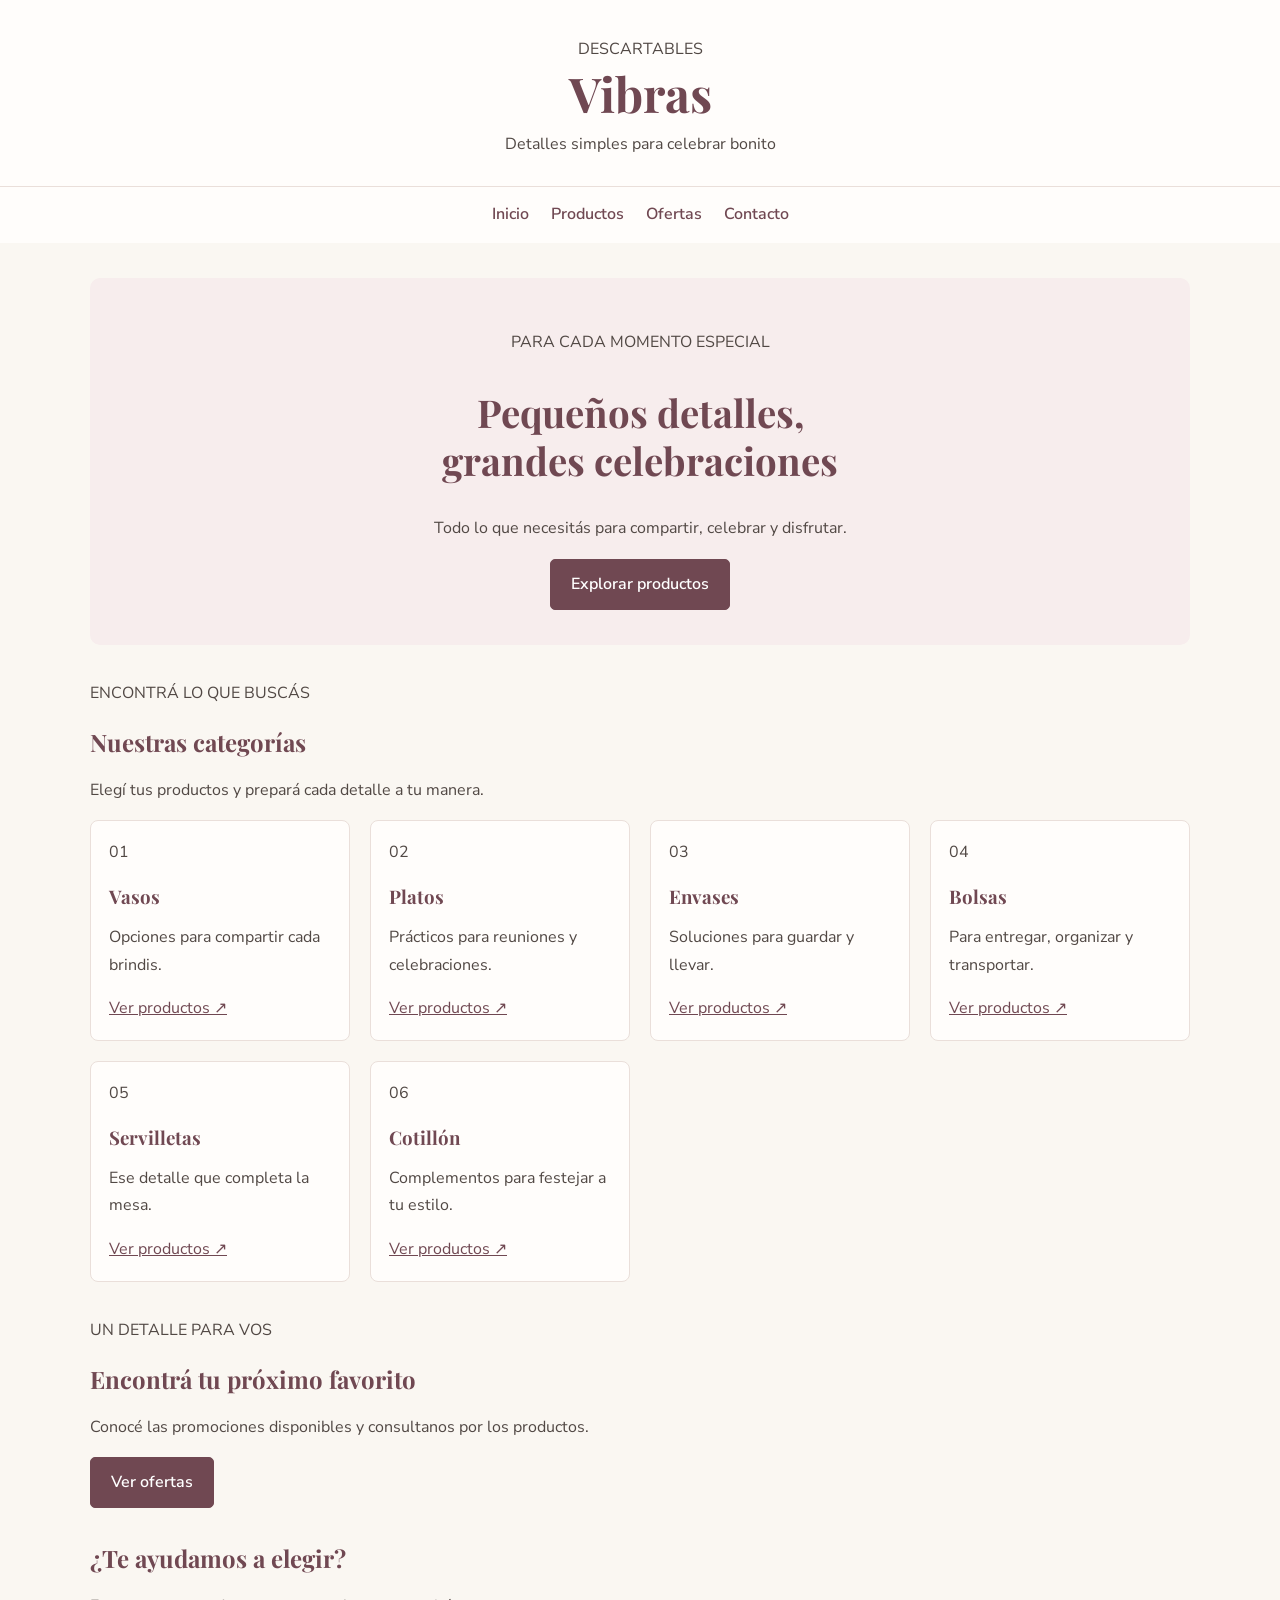
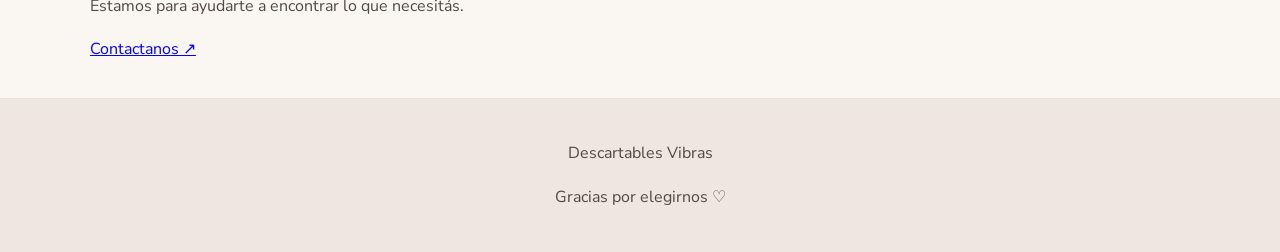
==== index.html @ 0ad2c2b8 "Revise HTML structure and update SEO metadata Updated the title and meta description for better SEO." ====
<!DOCTYPE html>
<html lang="es">
<head>
  <meta charset="UTF-8">
  <meta name="viewport" content="width=device-width, initial-scale=1.0">
  <title>Descartables Vibras | Detalles para celebrar</title>
  <meta name="description" content="Encontrá vasos, platos, envases, bolsas, servilletas y cotillón para tus celebraciones.">
  <link rel="stylesheet" href="style.css">
</head>
<body>

  <header>
    <p class="marca">DESCARTABLES</p>
    <h1>Vibras</h1>
    <p class="subtitulo">Detalles simples para celebrar bonito</p>
  </header>

  <nav aria-label="Navegación principal">
    <a href="index.html">Inicio</a>
    <a href="#categorias">Productos</a>
    <a href="ofertas.html">Ofertas</a>
    <a href="contacto.html">Contacto</a>
  </nav>

  <main>
    <section class="portada">
      <p class="etiqueta">PARA CADA MOMENTO ESPECIAL</p>
      <h2>Pequeños detalles,<br>grandes celebraciones</h2>
      <p>Todo lo que necesitás para compartir, celebrar y disfrutar.</p>
      <a class="boton" href="#categorias">Explorar productos</a>
    </section>

    <section id="categorias" class="seccion-categorias">
      <p class="etiqueta">ENCONTRÁ LO QUE BUSCÁS</p>
      <h2>Nuestras categorías</h2>
      <p class="introduccion">Elegí tus productos y prepará cada detalle a tu manera.</p>

      <div class="rejilla">
        <article class="categoria">
          <span class="numero">01</span>
          <h3>Vasos</h3>
          <p>Opciones para compartir cada brindis.</p>
          <a href="vasos.html">Ver productos ↗</a>
        </article>

        <article class="categoria">
          <span class="numero">02</span>
          <h3>Platos</h3>
          <p>Prácticos para reuniones y celebraciones.</p>
          <a href="platos.html">Ver productos ↗</a>
        </article>

        <article class="categoria">
          <span class="numero">03</span>
          <h3>Envases</h3>
          <p>Soluciones para guardar y llevar.</p>
          <a href="envases.html">Ver productos ↗</a>
        </article>

        <article class="categoria">
          <span class="numero">04</span>
          <h3>Bolsas</h3>
          <p>Para entregar, organizar y transportar.</p>
          <a href="bolsas.html">Ver productos ↗</a>
        </article>

        <article class="categoria">
          <span class="numero">05</span>
          <h3>Servilletas</h3>
          <p>Ese detalle que completa la mesa.</p>
          <a href="servilletas.html">Ver productos ↗</a>
        </article>

        <article class="categoria">
          <span class="numero">06</span>
          <h3>Cotillón</h3>
          <p>Complementos para festejar a tu estilo.</p>
          <a href="cotillon.html">Ver productos ↗</a>
        </article>
      </div>
    </section>

    <section class="bloque-ofertas">
      <p class="etiqueta">UN DETALLE PARA VOS</p>
      <h2>Encontrá tu próximo favorito</h2>
      <p>Conocé las promociones disponibles y consultanos por los productos.</p>
      <a class="boton boton-claro" href="ofertas.html">Ver ofertas</a>
    </section>

    <section class="contacto-inicio">
      <h2>¿Te ayudamos a elegir?</h2>
      <p>Estamos para ayudarte a encontrar lo que necesitás.</p>
      <a href="contacto.html" class="enlace-contacto">Contactanos ↗</a>
    </section>
  </main>

  <footer>
    <p>Descartables Vibras</p>
    <p>Gracias por elegirnos ♡</p>
  </footer>

</body>
</html>
---- style.css ----
@import url('https://fonts.googleapis.com/css2?family=Nunito+Sans:wght@400;500;600;700&family=Playfair+Display:wght@500;600&display=swap');

:root {
  --rosa: #d9b2b5;
  --rosa-claro: #f7eded;
  --crema: #faf7f2;
  --bordo: #704852;
  --texto: #514844;
  --blanco: #fffdfb;
  --borde: #eadfda;
}

* {
  box-sizing: border-box;
}

html {
  scroll-behavior: smooth;
}

body {
  margin: 0;
  background: var(--crema);
  color: var(--texto);
  font-family: 'Nunito Sans', sans-serif;
  line-height: 1.7;
}

header {
  background: var(--blanco);
  text-align: center;
  padding: 28px 16px;
  border-bottom: 1px solid var(--borde);
}

header h1,
h1, h2, h3 {
  font-family: 'Playfair Display', Georgia, serif;
  color: var(--bordo);
  line-height: 1.25;
}

header h1 {
  margin: 0;
  font-size: clamp(2rem, 5vw, 3rem);
}

header p {
  margin: 8px 0 0;
}

nav {
  display: flex;
  flex-wrap: wrap;
  justify-content: center;
  gap: 8px 22px;
  padding: 14px;
  background: var(--blanco);
}

nav a {
  color: var(--bordo);
  text-decoration: none;
  font-weight: 600;
}

nav a:hover {
  color: #a46e7b;
}

main {
  width: min(1100px, 92%);
  margin: 35px auto;
}

section {
  margin-bottom: 35px;
}

.portada {
  padding: 35px 24px;
  background: var(--rosa-claro);
  border-radius: 10px;
  text-align: center;
}

.portada h2 {
  font-size: clamp(1.7rem, 4vw, 2.4rem);
}

.rejilla,
.destacados {
  display: grid;
  grid-template-columns: repeat(auto-fit, minmax(min(100%, 220px), 1fr));
  gap: 20px;
}

.categoria,
.destacados article {
  padding: 18px;
  background: var(--blanco);
  border: 1px solid var(--borde);
  border-radius: 8px;
}

.categoria h3,
.destacados h3 {
  margin-bottom: 8px;
}

.categoria a {
  color: var(--bordo);
}

img {
  display: block;
  max-width: 100%;
  height: auto;
  border-radius: 6px;
}

button,
.boton,
main a.boton {
  display: inline-block;
  padding: 11px 20px;
  border: 1px solid var(--bordo);
  border-radius: 5px;
  background: var(--bordo);
  color: white;
  text-decoration: none;
  font: inherit;
  font-weight: 600;
  cursor: pointer;
}

button:hover,
.boton:hover,
main a.boton:hover {
  background: #8b626d;
}

input,
textarea,
select {
  width: 100%;
  max-width: 600px;
  padding: 12px;
  margin: 5px 0 16px;
  border: 1px solid var(--borde);
  border-radius: 5px;
  background: var(--blanco);
  color: var(--texto);
  font: inherit;
}

label {
  display: block;
  font-weight: 600;
}

footer {
  padding: 25px 16px;
  background: #f0e6e1;
  color: var(--texto);
  text-align: center;
  border-top: 1px solid var(--borde);
}

@media (max-width: 600px) {
  header {
    padding: 22px 12px;
  }

  nav {
    gap: 10px 14px;
  }

  main {
    margin: 25px auto;
  }

  .portada {
    padding: 25px 16px;
  }
}
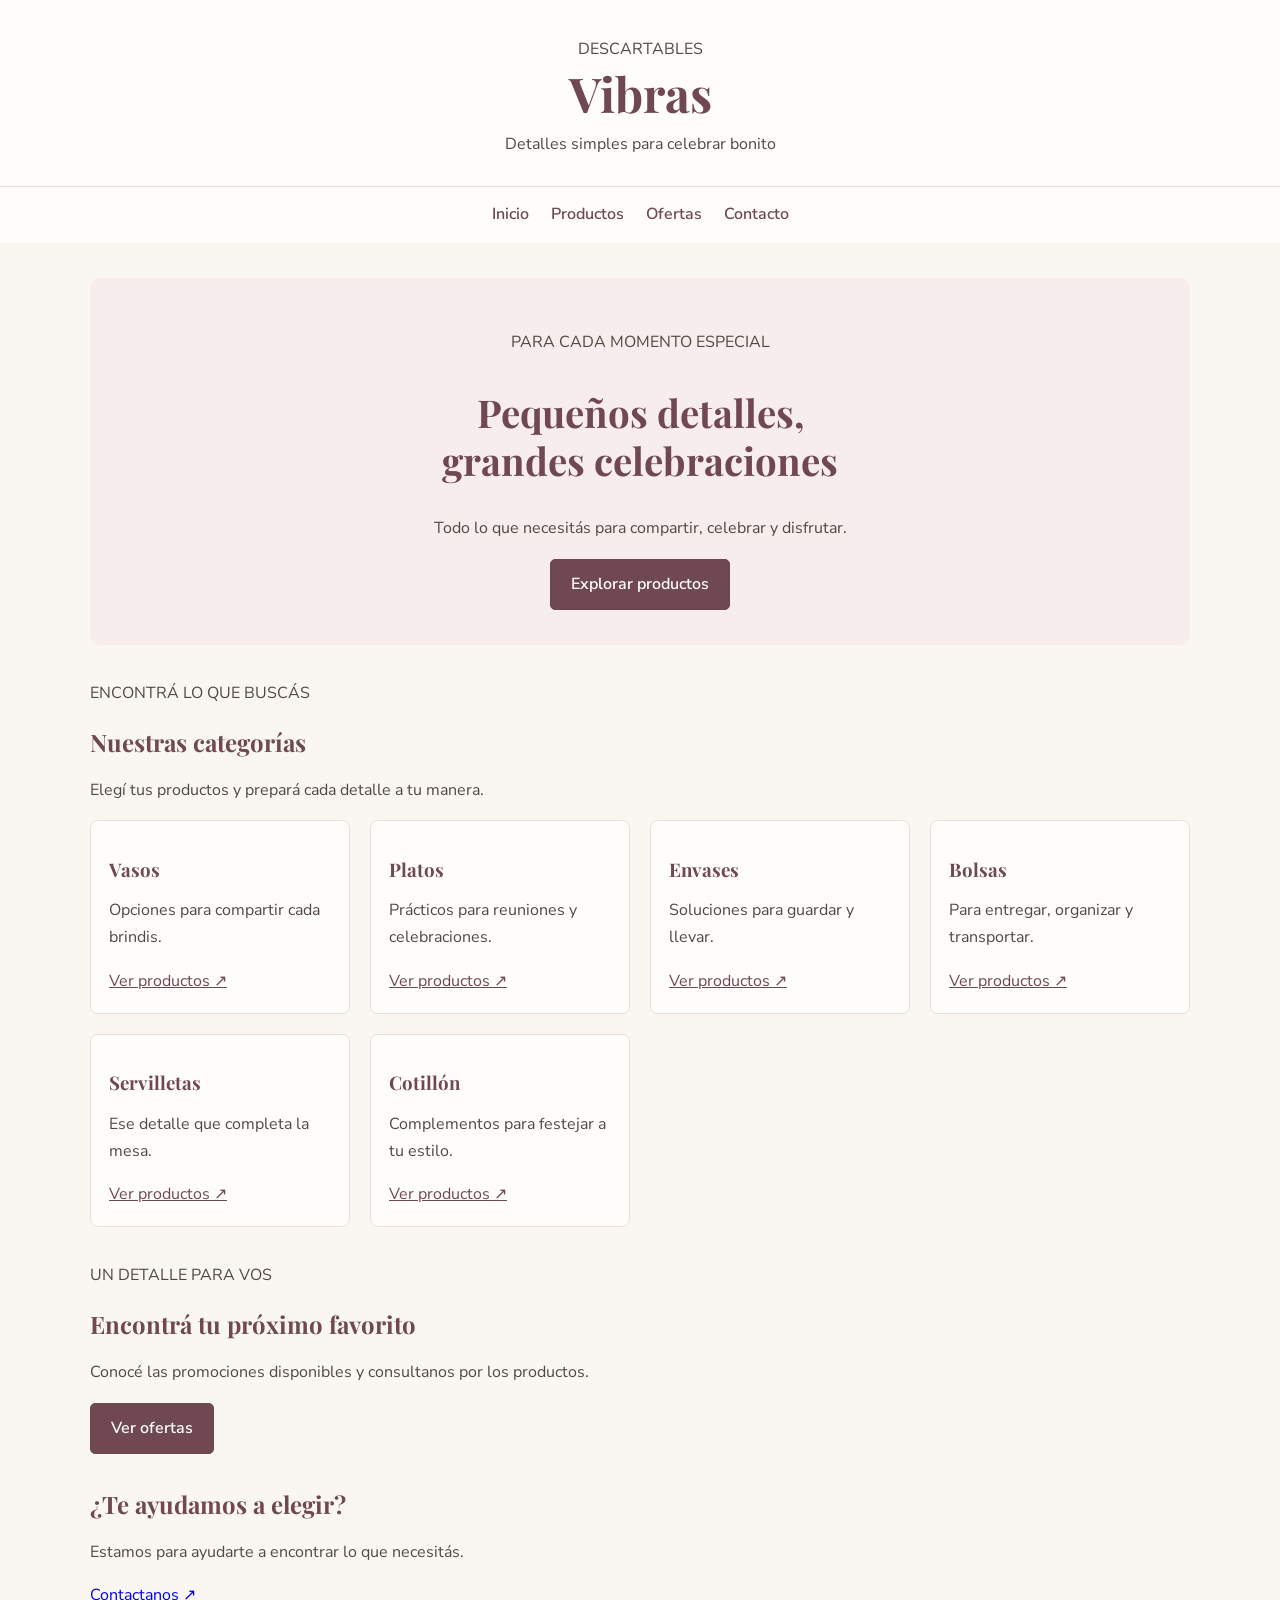
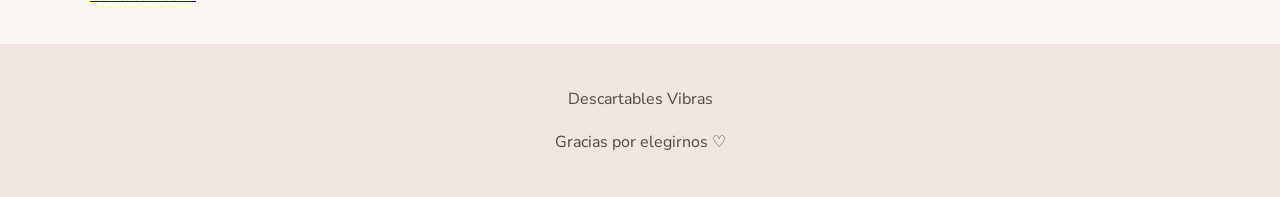
==== commit 570edc8b: "Remove category numbers from index.html" ====
--- a/index.html
+++ b/index.html
@@ -38,42 +38,42 @@
 
       <div class="rejilla">
         <article class="categoria">
-          <span class="numero">01</span>
+        
           <h3>Vasos</h3>
           <p>Opciones para compartir cada brindis.</p>
           <a href="vasos.html">Ver productos ↗</a>
         </article>
 
         <article class="categoria">
-          <span class="numero">02</span>
+          
           <h3>Platos</h3>
           <p>Prácticos para reuniones y celebraciones.</p>
           <a href="platos.html">Ver productos ↗</a>
         </article>
 
         <article class="categoria">
-          <span class="numero">03</span>
+        
           <h3>Envases</h3>
           <p>Soluciones para guardar y llevar.</p>
           <a href="envases.html">Ver productos ↗</a>
         </article>
 
         <article class="categoria">
-          <span class="numero">04</span>
+          
           <h3>Bolsas</h3>
           <p>Para entregar, organizar y transportar.</p>
           <a href="bolsas.html">Ver productos ↗</a>
         </article>
 
         <article class="categoria">
-          <span class="numero">05</span>
+        
           <h3>Servilletas</h3>
           <p>Ese detalle que completa la mesa.</p>
           <a href="servilletas.html">Ver productos ↗</a>
         </article>
 
         <article class="categoria">
-          <span class="numero">06</span>
+        
           <h3>Cotillón</h3>
           <p>Complementos para festejar a tu estilo.</p>
           <a href="cotillon.html">Ver productos ↗</a>
--- a/style.css
+++ b/style.css
@@ -185,3 +185,4 @@
     padding: 25px 16px;
   }
 }
+/* Encabezado delicado */
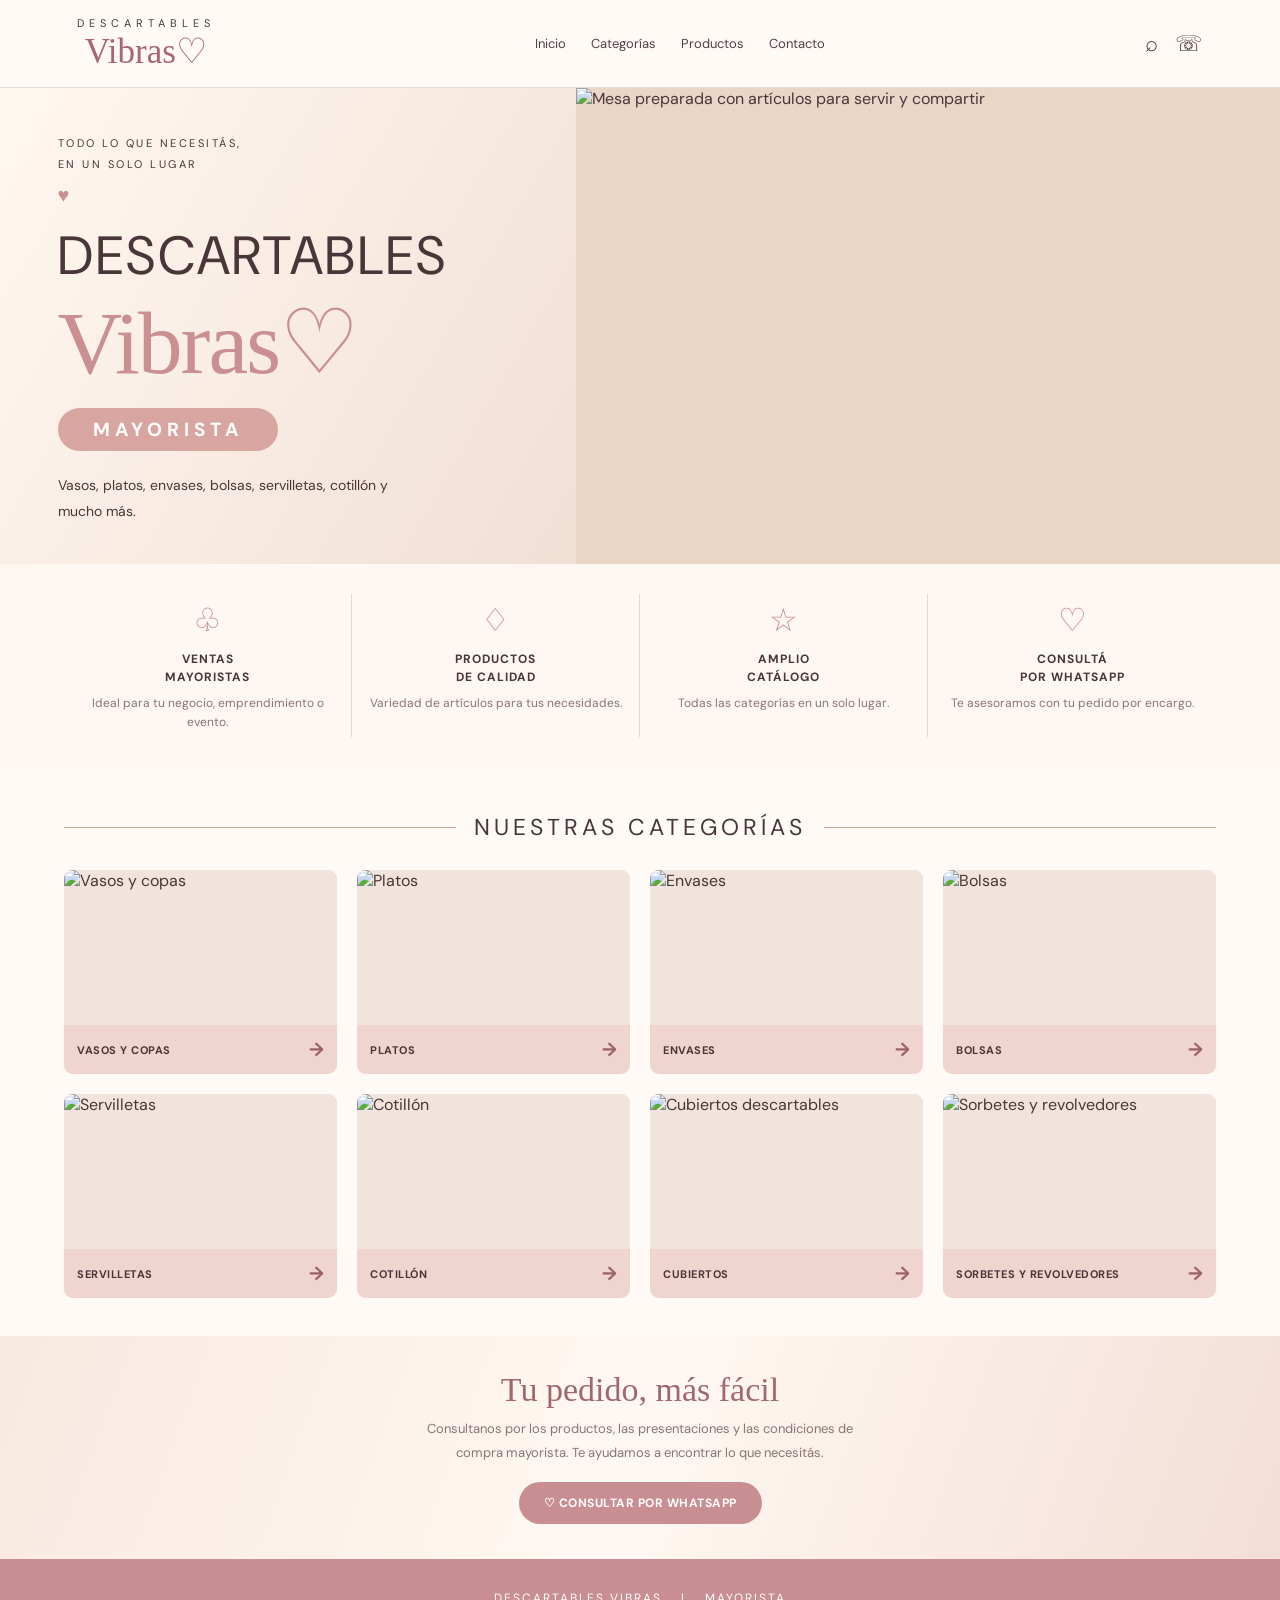
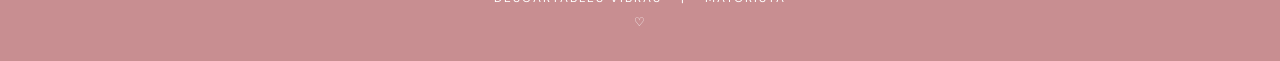
==== commit 4e63864b: "Revise index.html for branding and SEO updates Updated the title and description for SEO purposes, a" ====
--- a/index.html
+++ b/index.html
@@ -1,104 +1,523 @@
-
 <!DOCTYPE html>
 <html lang="es">
 <head>
   <meta charset="UTF-8">
   <meta name="viewport" content="width=device-width, initial-scale=1.0">
-  <title>Descartables Vibras | Detalles para celebrar</title>
-  <meta name="description" content="Encontrá vasos, platos, envases, bolsas, servilletas y cotillón para tus celebraciones.">
-  <link rel="stylesheet" href="style.css">
+  <title>Descartables Vibras | Mayorista</title>
+  <meta name="description" content="Catálogo mayorista de vasos, platos, envases, bolsas, servilletas y artículos para tu negocio.">
+  <link rel="preconnect" href="https://fonts.googleapis.com">
+  <link rel="preconnect" href="https://fonts.gstatic.com" crossorigin>
+  <link href="https://fonts.googleapis.com/css2?family=DM+Sans:wght@400;500;600;700&family=Playfair+Display:wght@400;500&display=swap" rel="stylesheet">
+
+  <style>
+    :root {
+      --rosa: #c98f91;
+      --rosa-claro: #f1d9d4;
+      --crema: #fffaf5;
+      --beige: #eadbd0;
+      --texto: #493638;
+      --suave: #887574;
+    }
+
+    * { box-sizing: border-box; }
+
+    html { scroll-behavior: smooth; }
+
+    body {
+      margin: 0;
+      background: var(--crema);
+      color: var(--texto);
+      font-family: 'DM Sans', sans-serif;
+    }
+
+    a { color: inherit; }
+
+    .barra {
+      min-height: 88px;
+      padding: 16px 6%;
+      display: flex;
+      align-items: center;
+      justify-content: space-between;
+      gap: 20px;
+      background: var(--crema);
+      border-bottom: 1px solid #eadbd4;
+    }
+
+    .marca {
+      text-decoration: none;
+      text-align: center;
+      line-height: 1;
+      flex-shrink: 0;
+    }
+
+    .marca small {
+      display: block;
+      font-size: 11px;
+      letter-spacing: 5px;
+      margin-bottom: 5px;
+    }
+
+    .marca strong {
+      font-family: cursive;
+      font-size: 35px;
+      font-weight: 400;
+      color: #a96670;
+    }
+
+    nav {
+      display: flex;
+      align-items: center;
+      justify-content: center;
+      flex-wrap: wrap;
+      gap: 25px;
+    }
+
+    nav a {
+      text-decoration: none;
+      font-size: 13px;
+      color: #514044;
+      padding: 8px 0;
+    }
+
+    nav a:hover { color: var(--rosa); }
+
+    .iconos {
+      display: flex;
+      gap: 17px;
+      align-items: center;
+    }
+
+    .iconos a {
+      text-decoration: none;
+      font-size: 22px;
+    }
+
+    .portada {
+      display: grid;
+      grid-template-columns: 0.9fr 1.1fr;
+      min-height: 450px;
+      background: #f3e2d7;
+      overflow: hidden;
+    }
+
+    .portada-texto {
+      padding: 45px 6% 40px 10%;
+      display: flex;
+      flex-direction: column;
+      justify-content: center;
+      align-items: flex-start;
+      background: linear-gradient(120deg, #fff8f1, #f1dfd4);
+    }
+
+    .sobrelinea {
+      font-size: 11px;
+      letter-spacing: 2.5px;
+      line-height: 1.9;
+      text-transform: uppercase;
+    }
+
+    .corazon {
+      color: var(--rosa);
+      font-size: 20px;
+      margin: 7px 0;
+    }
+
+    .portada h1 {
+      font-size: clamp(36px, 4.2vw, 58px);
+      line-height: 1.1;
+      font-weight: 400;
+      letter-spacing: 3px;
+      margin: 12px 0 16px;
+    }
+
+    .portada h1 span {
+      display: block;
+      font-family: cursive;
+      font-size: clamp(58px, 7vw, 90px);
+      letter-spacing: -2px;
+      color: var(--rosa);
+      margin-top: 8px;
+    }
+
+    .sello {
+      display: inline-block;
+      padding: 9px 35px;
+      border-radius: 40px;
+      background: #d9a5a1;
+      color: white;
+      font-size: 19px;
+      font-weight: 700;
+      letter-spacing: 5px;
+      margin: 0 0 22px;
+    }
+
+    .portada-descripcion {
+      max-width: 370px;
+      line-height: 1.8;
+      font-size: 14px;
+      margin: 0;
+    }
+
+    .portada-foto {
+      min-height: 450px;
+      background: #ead5c7;
+    }
+
+    .portada-foto img {
+      display: block;
+      width: 100%;
+      height: 100%;
+      min-height: 450px;
+      object-fit: cover;
+    }
+
+    .beneficios {
+      display: grid;
+      grid-template-columns: repeat(4, 1fr);
+      padding: 30px 5%;
+      background: #fff7f1;
+    }
+
+    .beneficio {
+      padding: 5px 16px;
+      text-align: center;
+      border-right: 1px solid #ead5cf;
+    }
+
+    .beneficio:last-child { border-right: none; }
+
+    .beneficio .simbolo {
+      font-size: 32px;
+      color: var(--rosa);
+      margin-bottom: 9px;
+    }
+
+    .beneficio h2 {
+      font-size: 12px;
+      line-height: 1.5;
+      letter-spacing: 1px;
+      margin: 0 0 8px;
+    }
+
+    .beneficio p {
+      font-size: 12px;
+      line-height: 1.6;
+      color: var(--suave);
+      margin: 0;
+    }
+
+    .categorias {
+      padding: 45px 5% 38px;
+    }
+
+    .titulo-seccion {
+      display: flex;
+      align-items: center;
+      justify-content: center;
+      gap: 18px;
+      margin: 0 0 28px;
+      text-align: center;
+      font-size: clamp(17px, 2.5vw, 23px);
+      font-weight: 400;
+      letter-spacing: 4px;
+    }
+
+    .titulo-seccion::before,
+    .titulo-seccion::after {
+      content: "";
+      height: 1px;
+      background: #d8a5a0;
+      flex: 1;
+    }
+
+    .grilla-categorias {
+      display: grid;
+      grid-template-columns: repeat(4, minmax(0, 1fr));
+      gap: 20px;
+    }
+
+    .categoria {
+      display: block;
+      text-decoration: none;
+      overflow: hidden;
+      border-radius: 9px;
+      background: #f0d4ce;
+      transition: transform .2s ease;
+    }
+
+    .categoria:hover { transform: translateY(-3px); }
+
+    .categoria img {
+      display: block;
+      width: 100%;
+      height: 155px;
+      object-fit: cover;
+      background: #f1e4dc;
+    }
+
+    .categoria span {
+      min-height: 40px;
+      padding: 12px 13px;
+      display: flex;
+      justify-content: space-between;
+      align-items: center;
+      gap: 5px;
+      font-size: 11px;
+      font-weight: 700;
+      letter-spacing: .5px;
+    }
+
+    .categoria .flecha {
+      color: #9b626a;
+      font-size: 19px;
+    }
+
+    .pedido {
+      position: relative;
+      padding: 35px 20px;
+      text-align: center;
+      background: linear-gradient(110deg, #f8e9e0, #fff8f2, #f3ded6);
+    }
+
+    .pedido h2 {
+      margin: 0 0 8px;
+      font-family: cursive;
+      font-size: 34px;
+      font-weight: 400;
+      color: #9f6870;
+    }
+
+    .pedido p {
+      max-width: 440px;
+      margin: 0 auto 18px;
+      color: var(--suave);
+      font-size: 13px;
+      line-height: 1.8;
+    }
+
+    .boton-whatsapp {
+      display: inline-block;
+      padding: 13px 25px;
+      background: #c88e91;
+      color: white;
+      text-decoration: none;
+      border-radius: 30px;
+      font-size: 12px;
+      font-weight: 700;
+      letter-spacing: .5px;
+    }
+
+    .boton-whatsapp:hover { background: #ae777c; }
+
+    footer {
+      padding: 24px 15px;
+      background: #c88e91;
+      color: white;
+      text-align: center;
+      font-size: 12px;
+      letter-spacing: 2px;
+    }
+
+    footer p { margin: 7px 0; }
+
+    @media (max-width: 760px) {
+      .barra {
+        flex-direction: column;
+        padding: 18px 12px;
+        gap: 14px;
+      }
+
+      nav { gap: 17px; }
+
+      .iconos { display: none; }
+
+      .portada { grid-template-columns: 1fr; }
+
+      .portada-texto {
+        padding: 35px 25px;
+        align-items: center;
+        text-align: center;
+      }
+
+      .portada h1 { font-size: 38px; }
+
+      .portada h1 span { font-size: 65px; }
+
+      .portada-foto,
+      .portada-foto img {
+        min-height: 260px;
+        height: 280px;
+      }
+
+      .beneficios {
+        grid-template-columns: repeat(2, 1fr);
+        gap: 25px 0;
+        padding: 28px 12px;
+      }
+
+      .beneficio:nth-child(2) { border-right: none; }
+
+      .grilla-categorias {
+        grid-template-columns: repeat(2, minmax(0, 1fr));
+        gap: 13px;
+      }
+
+      .categoria img { height: 125px; }
+
+      .categoria span {
+        font-size: 10px;
+        padding: 10px 8px;
+      }
+
+      .categorias { padding: 35px 14px; }
+
+      .titulo-seccion { letter-spacing: 2px; gap: 10px; }
+    }
+
+    @media (max-width: 360px) {
+      nav { gap: 12px; }
+      nav a { font-size: 12px; }
+      .categoria img { height: 105px; }
+    }
+  </style>
 </head>
+
 <body>
-
-  <header>
-    <p class="marca">DESCARTABLES</p>
-    <h1>Vibras</h1>
-    <p class="subtitulo">Detalles simples para celebrar bonito</p>
+  <header class="barra">
+    <a class="marca" href="index.html" aria-label="Descartables Vibras Mayorista">
+      <small>DESCARTABLES</small>
+      <strong>Vibras♡</strong>
+    </a>
+
+    <nav aria-label="Navegación principal">
+      <a href="index.html">Inicio</a>
+      <a href="#categorias">Categorías</a>
+      <a href="vasos.html">Productos</a>
+      <a href="contacto.html">Contacto</a>
+    </nav>
+
+    <div class="iconos">
+      <a href="#categorias" aria-label="Buscar productos">⌕</a>
+      <a href="#pedido" aria-label="Consultar por WhatsApp">☏</a>
+    </div>
   </header>
-
-  <nav aria-label="Navegación principal">
-    <a href="index.html">Inicio</a>
-    <a href="#categorias">Productos</a>
-    <a href="ofertas.html">Ofertas</a>
-    <a href="contacto.html">Contacto</a>
-  </nav>
 
   <main>
     <section class="portada">
-      <p class="etiqueta">PARA CADA MOMENTO ESPECIAL</p>
-      <h2>Pequeños detalles,<br>grandes celebraciones</h2>
-      <p>Todo lo que necesitás para compartir, celebrar y disfrutar.</p>
-      <a class="boton" href="#categorias">Explorar productos</a>
-    </section>
-
-    <section id="categorias" class="seccion-categorias">
-      <p class="etiqueta">ENCONTRÁ LO QUE BUSCÁS</p>
-      <h2>Nuestras categorías</h2>
-      <p class="introduccion">Elegí tus productos y prepará cada detalle a tu manera.</p>
-
-      <div class="rejilla">
-        <article class="categoria">
-        
-          <h3>Vasos</h3>
-          <p>Opciones para compartir cada brindis.</p>
-          <a href="vasos.html">Ver productos ↗</a>
-        </article>
-
-        <article class="categoria">
-          
-          <h3>Platos</h3>
-          <p>Prácticos para reuniones y celebraciones.</p>
-          <a href="platos.html">Ver productos ↗</a>
-        </article>
-
-        <article class="categoria">
-        
-          <h3>Envases</h3>
-          <p>Soluciones para guardar y llevar.</p>
-          <a href="envases.html">Ver productos ↗</a>
-        </article>
-
-        <article class="categoria">
-          
-          <h3>Bolsas</h3>
-          <p>Para entregar, organizar y transportar.</p>
-          <a href="bolsas.html">Ver productos ↗</a>
-        </article>
-
-        <article class="categoria">
-        
-          <h3>Servilletas</h3>
-          <p>Ese detalle que completa la mesa.</p>
-          <a href="servilletas.html">Ver productos ↗</a>
-        </article>
-
-        <article class="categoria">
-        
-          <h3>Cotillón</h3>
-          <p>Complementos para festejar a tu estilo.</p>
-          <a href="cotillon.html">Ver productos ↗</a>
-        </article>
+      <div class="portada-texto">
+        <div class="sobrelinea">Todo lo que necesitás,<br>en un solo lugar</div>
+        <div class="corazon">♥</div>
+
+        <h1>
+          DESCARTABLES
+          <span>Vibras♡</span>
+        </h1>
+
+        <div class="sello">MAYORISTA</div>
+
+        <p class="portada-descripcion">
+          Vasos, platos, envases, bolsas, servilletas,
+          cotillón y mucho más.
+        </p>
+      </div>
+
+      <div class="portada-foto">
+        <img
+          src="https://images.unsplash.com/photo-1603199506016-b9a594b593c0?auto=format&fit=crop&w=1200&q=85"
+          alt="Mesa preparada con artículos para servir y compartir"
+          onerror="this.onerror=null;this.src='https://acdn-us.mitiendanube.com/stores/001/394/502/products/diseno-sin-titulo-ae31f30cfb512fbbb317575996419677-480-0.webp';">
       </div>
     </section>
 
-    <section class="bloque-ofertas">
-      <p class="etiqueta">UN DETALLE PARA VOS</p>
-      <h2>Encontrá tu próximo favorito</h2>
-      <p>Conocé las promociones disponibles y consultanos por los productos.</p>
-      <a class="boton boton-claro" href="ofertas.html">Ver ofertas</a>
+    <section class="beneficios" aria-label="Beneficios">
+      <article class="beneficio">
+        <div class="simbolo">♧</div>
+        <h2>VENTAS<br>MAYORISTAS</h2>
+        <p>Ideal para tu negocio, emprendimiento o evento.</p>
+      </article>
+
+      <article class="beneficio">
+        <div class="simbolo">♢</div>
+        <h2>PRODUCTOS<br>DE CALIDAD</h2>
+        <p>Variedad de artículos para tus necesidades.</p>
+      </article>
+
+      <article class="beneficio">
+        <div class="simbolo">☆</div>
+        <h2>AMPLIO<br>CATÁLOGO</h2>
+        <p>Todas las categorías en un solo lugar.</p>
+      </article>
+
+      <article class="beneficio">
+        <div class="simbolo">♡</div>
+        <h2>CONSULTÁ<br>POR WHATSAPP</h2>
+        <p>Te asesoramos con tu pedido por encargo.</p>
+      </article>
     </section>
 
-    <section class="contacto-inicio">
-      <h2>¿Te ayudamos a elegir?</h2>
-      <p>Estamos para ayudarte a encontrar lo que necesitás.</p>
-      <a href="contacto.html" class="enlace-contacto">Contactanos ↗</a>
+    <section class="categorias" id="categorias">
+      <h2 class="titulo-seccion">NUESTRAS CATEGORÍAS</h2>
+
+      <div class="grilla-categorias">
+        <a class="categoria" href="vasos.html">
+          <img src="https://images.unsplash.com/photo-1532634896-26909d0d4b6c?auto=format&fit=crop&w=600&q=80" alt="Vasos y copas">
+          <span>VASOS Y COPAS <b class="flecha">→</b></span>
+        </a>
+
+        <a class="categoria" href="platos.html">
+          <img src="https://images.unsplash.com/photo-1579113800032-c38bd7635818?auto=format&fit=crop&w=600&q=80" alt="Platos">
+          <span>PLATOS <b class="flecha">→</b></span>
+        </a>
+
+        <a class="categoria" href="envases.html">
+          <img src="https://images.unsplash.com/photo-1601050690597-df0568f70950?auto=format&fit=crop&w=600&q=80" alt="Envases">
+          <span>ENVASES <b class="flecha">→</b></span>
+        </a>
+
+        <a class="categoria" href="bolsas.html">
+          <img src="https://images.unsplash.com/photo-1605600659873-d808a13e4d9a?auto=format&fit=crop&w=600&q=80" alt="Bolsas">
+          <span>BOLSAS <b class="flecha">→</b></span>
+        </a>
+
+        <a class="categoria" href="servilletas.html">
+          <img src="https://images.unsplash.com/photo-1603199506016-b9a594b593c0?auto=format&fit=crop&w=600&q=80" alt="Servilletas">
+          <span>SERVILLETAS <b class="flecha">→</b></span>
+        </a>
+
+        <a class="categoria" href="cotillon.html">
+          <img src="https://images.unsplash.com/photo-1530103862676-de8c9debad1d?auto=format&fit=crop&w=600&q=80" alt="Cotillón">
+          <span>COTILLÓN <b class="flecha">→</b></span>
+        </a>
+
+        <a class="categoria" href="envases.html">
+          <img src="https://images.unsplash.com/photo-1601050690117-94f5f6fa8bd7?auto=format&fit=crop&w=600&q=80" alt="Cubiertos descartables">
+          <span>CUBIERTOS <b class="flecha">→</b></span>
+        </a>
+
+        <a class="categoria" href="vasos.html">
+          <img src="https://images.unsplash.com/photo-1513558161293-cdaf765edfd7?auto=format&fit=crop&w=600&q=80" alt="Sorbetes y revolvedores">
+          <span>SORBETES Y REVOLVEDORES <b class="flecha">→</b></span>
+        </a>
+      </div>
+    </section>
+
+    <section class="pedido" id="pedido">
+      <h2>Tu pedido, más fácil</h2>
+      <p>
+        Consultanos por los productos, las presentaciones
+        y las condiciones de compra mayorista.
+        Te ayudamos a encontrar lo que necesitás.
+      </p>
+      <a class="boton-whatsapp"
+         href="contacto.html">
+        ♡ CONSULTAR POR WHATSAPP
+      </a>
     </section>
   </main>
 
   <footer>
-    <p>Descartables Vibras</p>
-    <p>Gracias por elegirnos ♡</p>
+    <p>DESCARTABLES VIBRAS　 |　 MAYORISTA</p>
+    <p>♡</p>
   </footer>
-
 </body>
 </html>
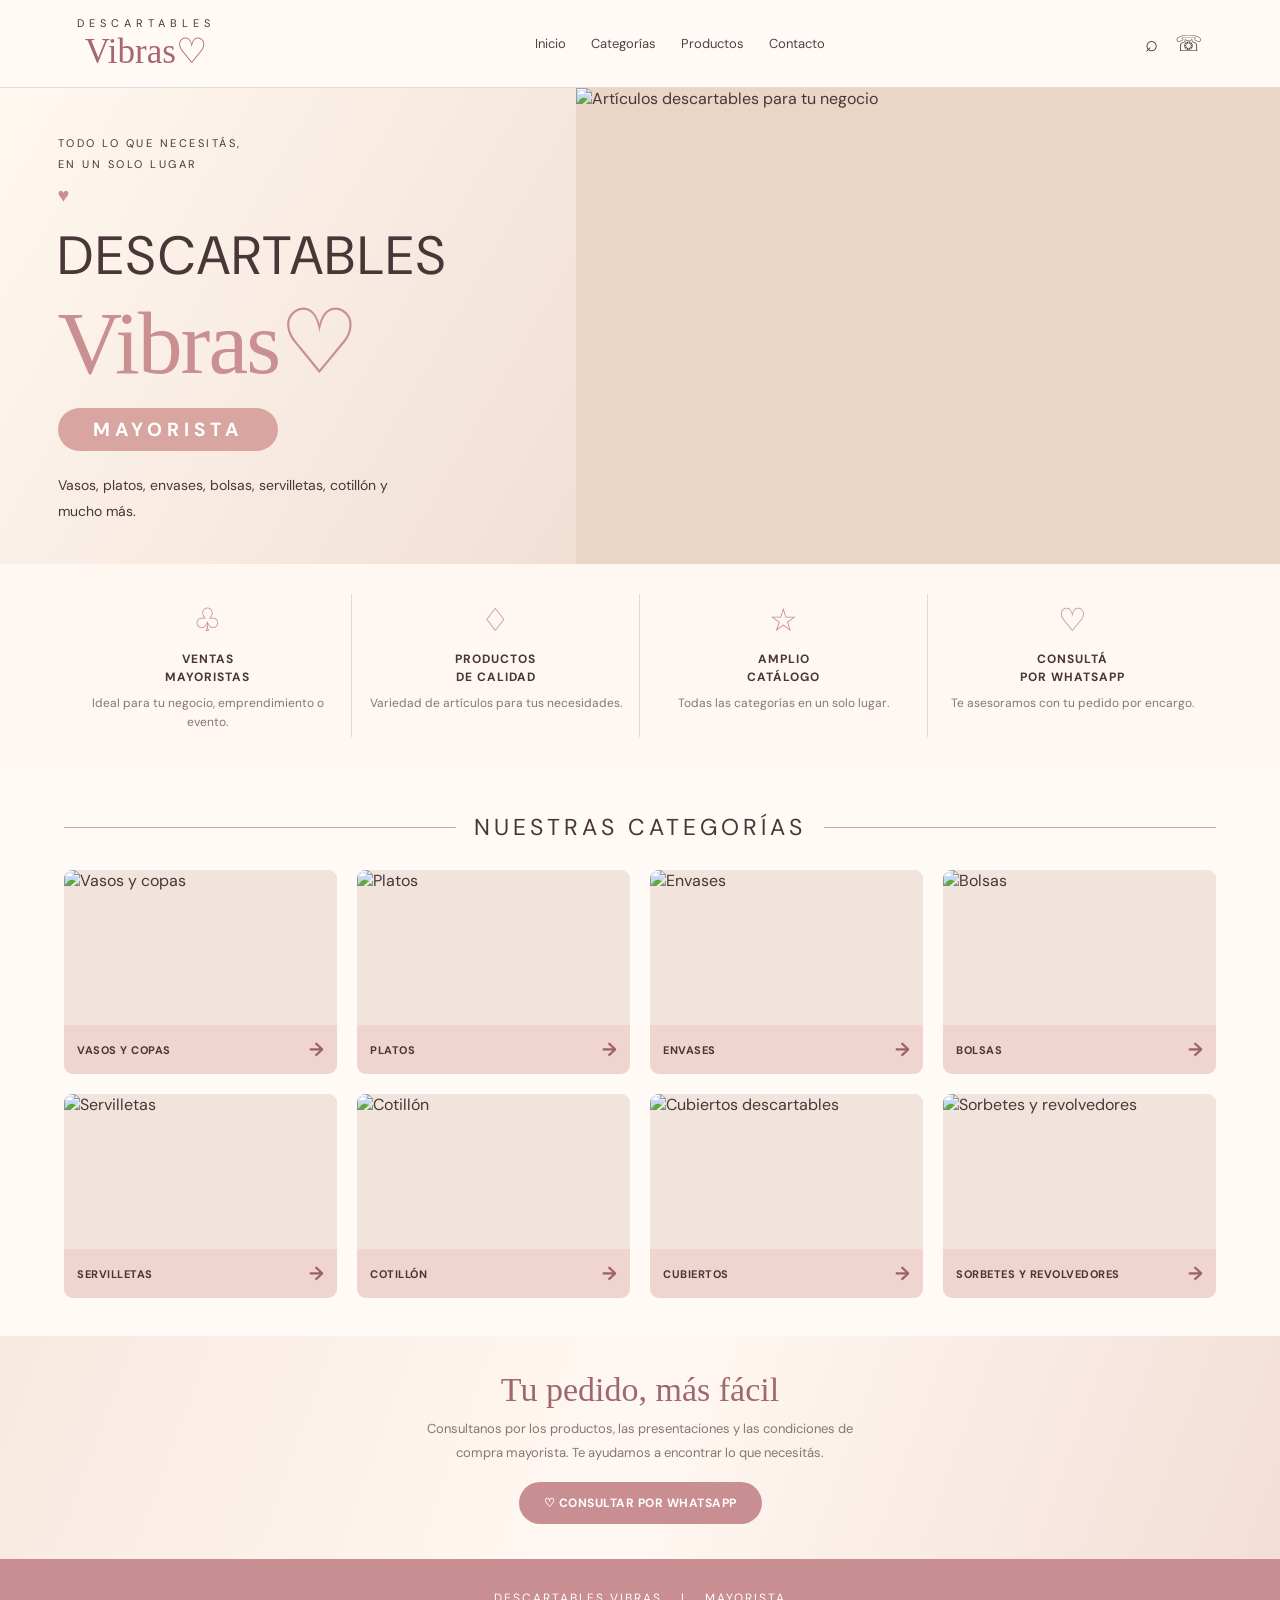
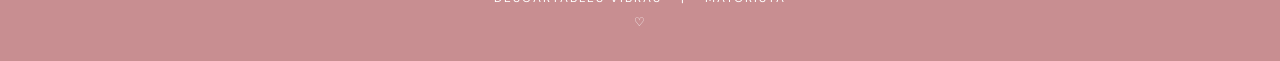
==== commit 11cbd865: "Modify image tag attributes in index.html Updated image attributes for better clarity." ====
--- a/index.html
+++ b/index.html
@@ -422,11 +422,11 @@
       </div>
 
       <div class="portada-foto">
-        <img
-          src="https://images.unsplash.com/photo-1603199506016-b9a594b593c0?auto=format&fit=crop&w=1200&q=85"
-          alt="Mesa preparada con artículos para servir y compartir"
-          onerror="this.onerror=null;this.src='https://acdn-us.mitiendanube.com/stores/001/394/502/products/diseno-sin-titulo-ae31f30cfb512fbbb317575996419677-480-0.webp';">
-      </div>
+  <img
+    src="https://images.pexels.com/photos/8015154/pexels-photo-8015154.jpeg?auto=compress&cs=tinysrgb&w=1200"
+    alt="Artículos descartables para tu negocio"
+    onerror="this.onerror=null;this.src='https://acdn-us.mitiendanube.com/stores/001/394/502/products/diseno-sin-titulo-ae31f30cfb512fbbb317575996419677-480-0.webp';">
+</div>
     </section>
 
     <section class="beneficios" aria-label="Beneficios">
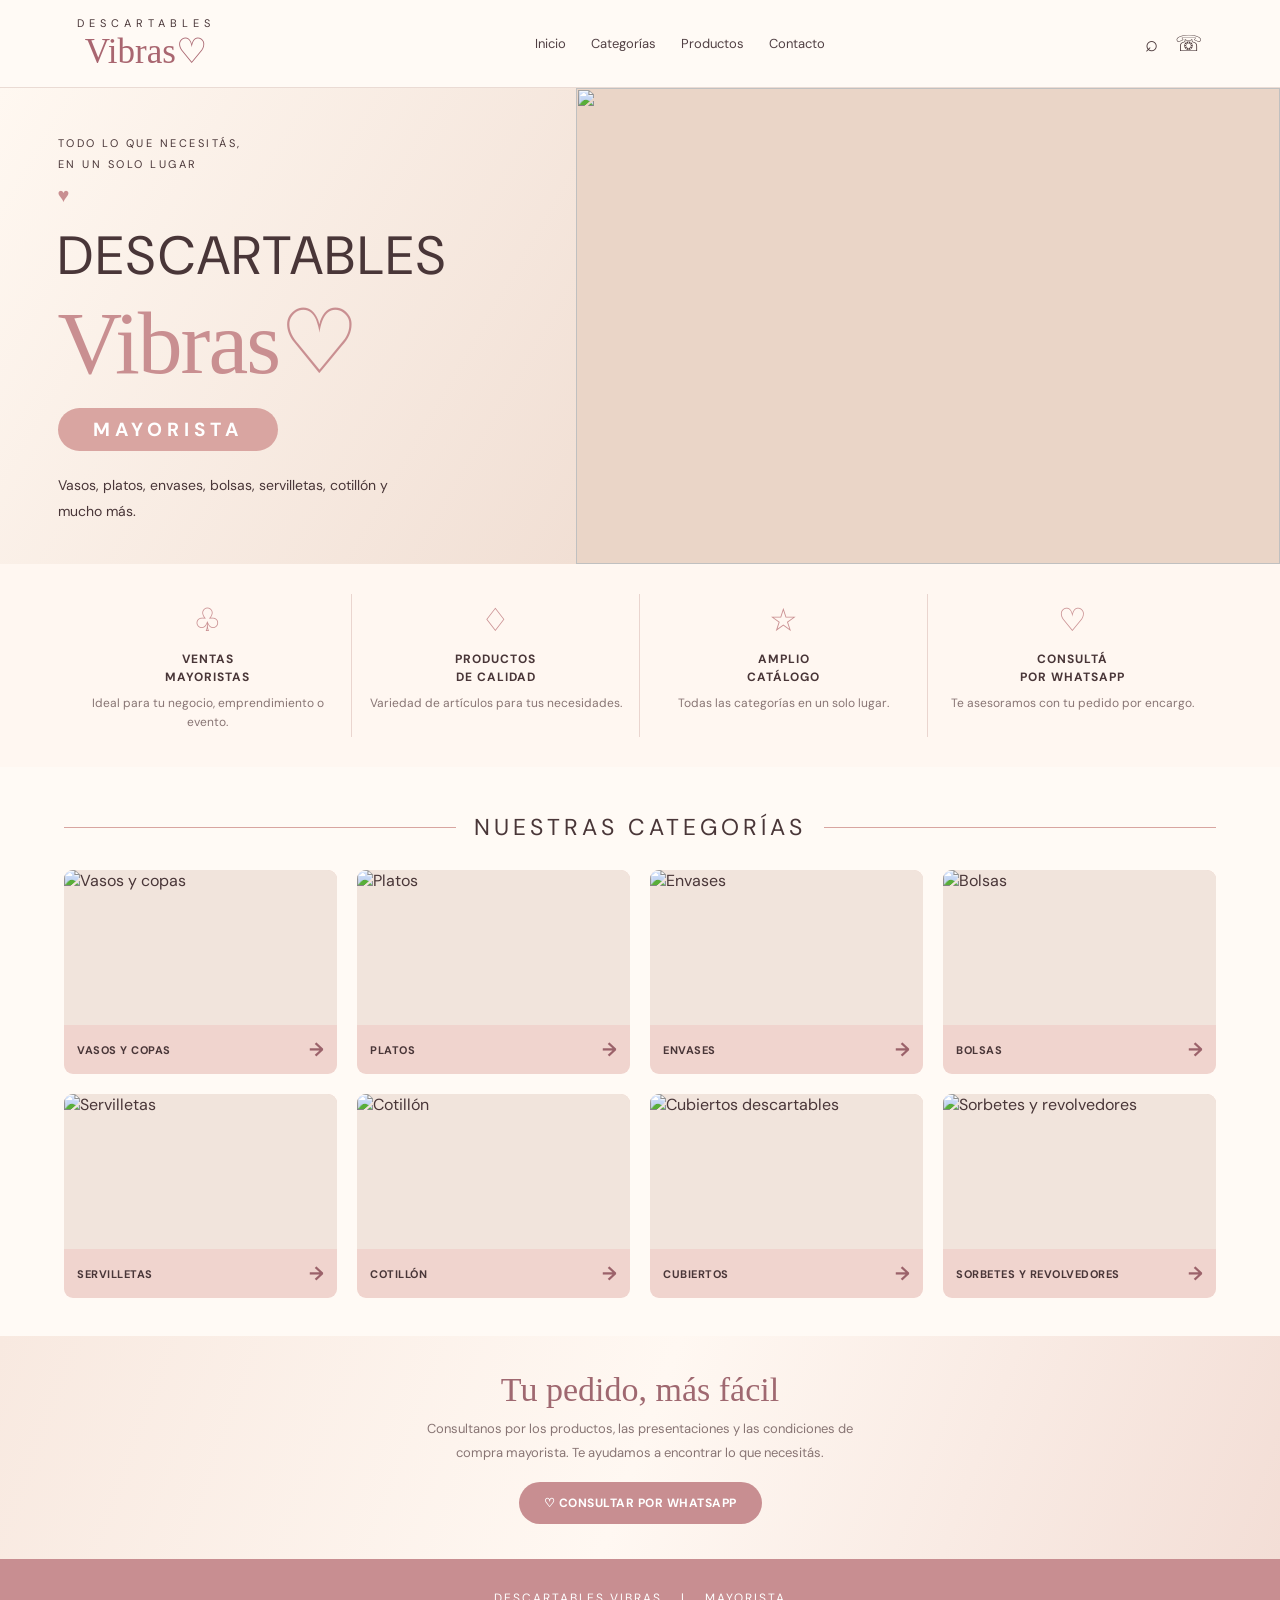
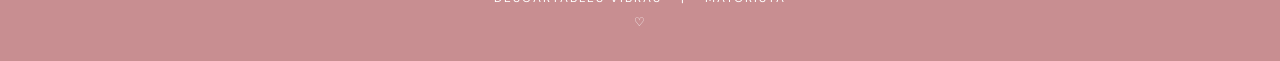
==== commit 58157fb3: "Update image source in index.html" ====
--- a/index.html
+++ b/index.html
@@ -423,9 +423,7 @@
 
       <div class="portada-foto">
   <img
-    src="https://images.pexels.com/photos/8015154/pexels-photo-8015154.jpeg?auto=compress&cs=tinysrgb&w=1200"
-    alt="Artículos descartables para tu negocio"
-    onerror="this.onerror=null;this.src='https://acdn-us.mitiendanube.com/stores/001/394/502/products/diseno-sin-titulo-ae31f30cfb512fbbb317575996419677-480-0.webp';">
+   src="https://acdn-us.mitiendanube.com/stores/001/394/502/products/diseno-sin-titulo-ae31f30cfb512fbbb317575996419677-480-0.webp" 
 </div>
     </section>
 
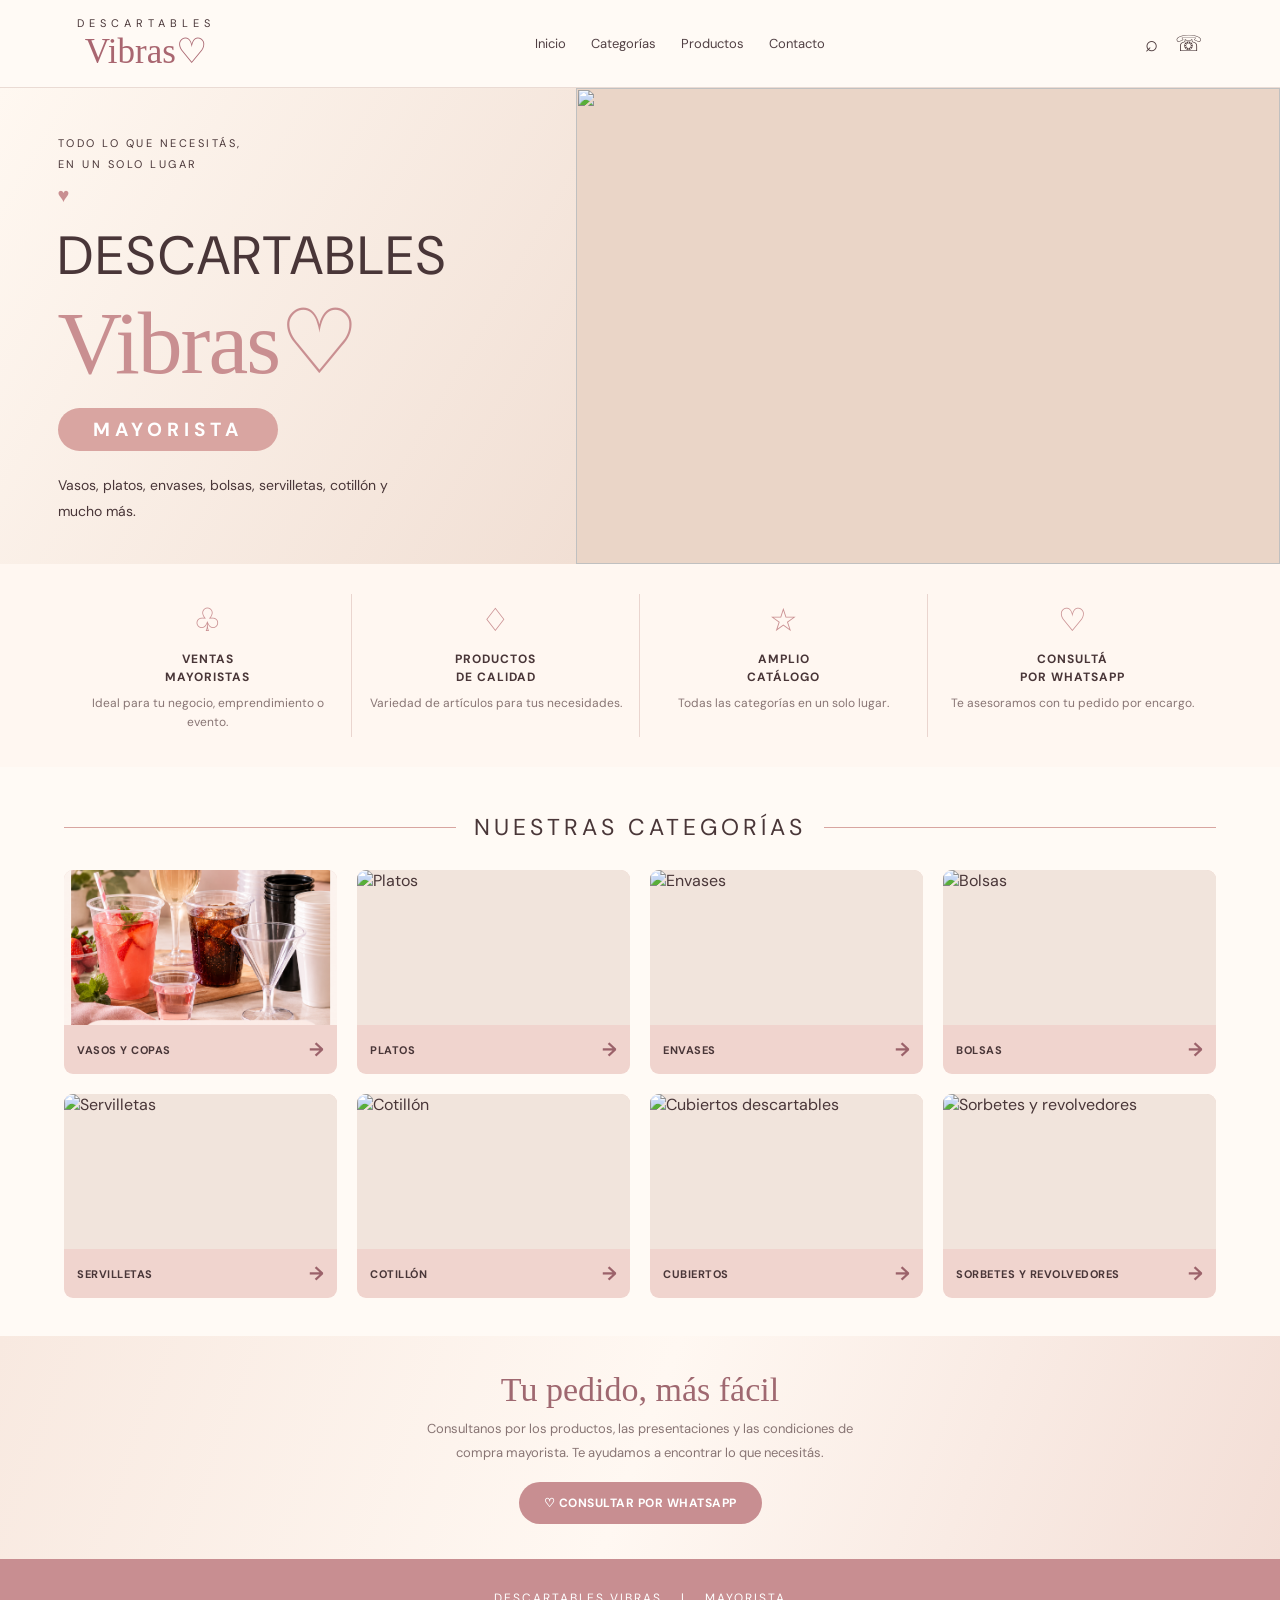
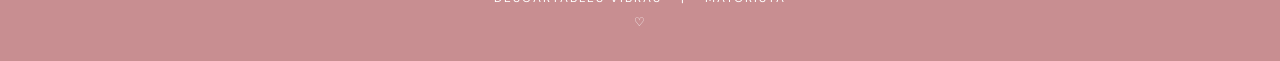
==== commit ff45444a: "Replace image source for 'Vasos y copas' category" ====
--- a/index.html
+++ b/index.html
@@ -458,7 +458,9 @@
 
       <div class="grilla-categorias">
         <a class="categoria" href="vasos.html">
-          <img src="https://images.unsplash.com/photo-1532634896-26909d0d4b6c?auto=format&fit=crop&w=600&q=80" alt="Vasos y copas">
+          <img 
+<img src="vasos-y-copas.png" alt="Vasos y copas">
+
           <span>VASOS Y COPAS <b class="flecha">→</b></span>
         </a>
 
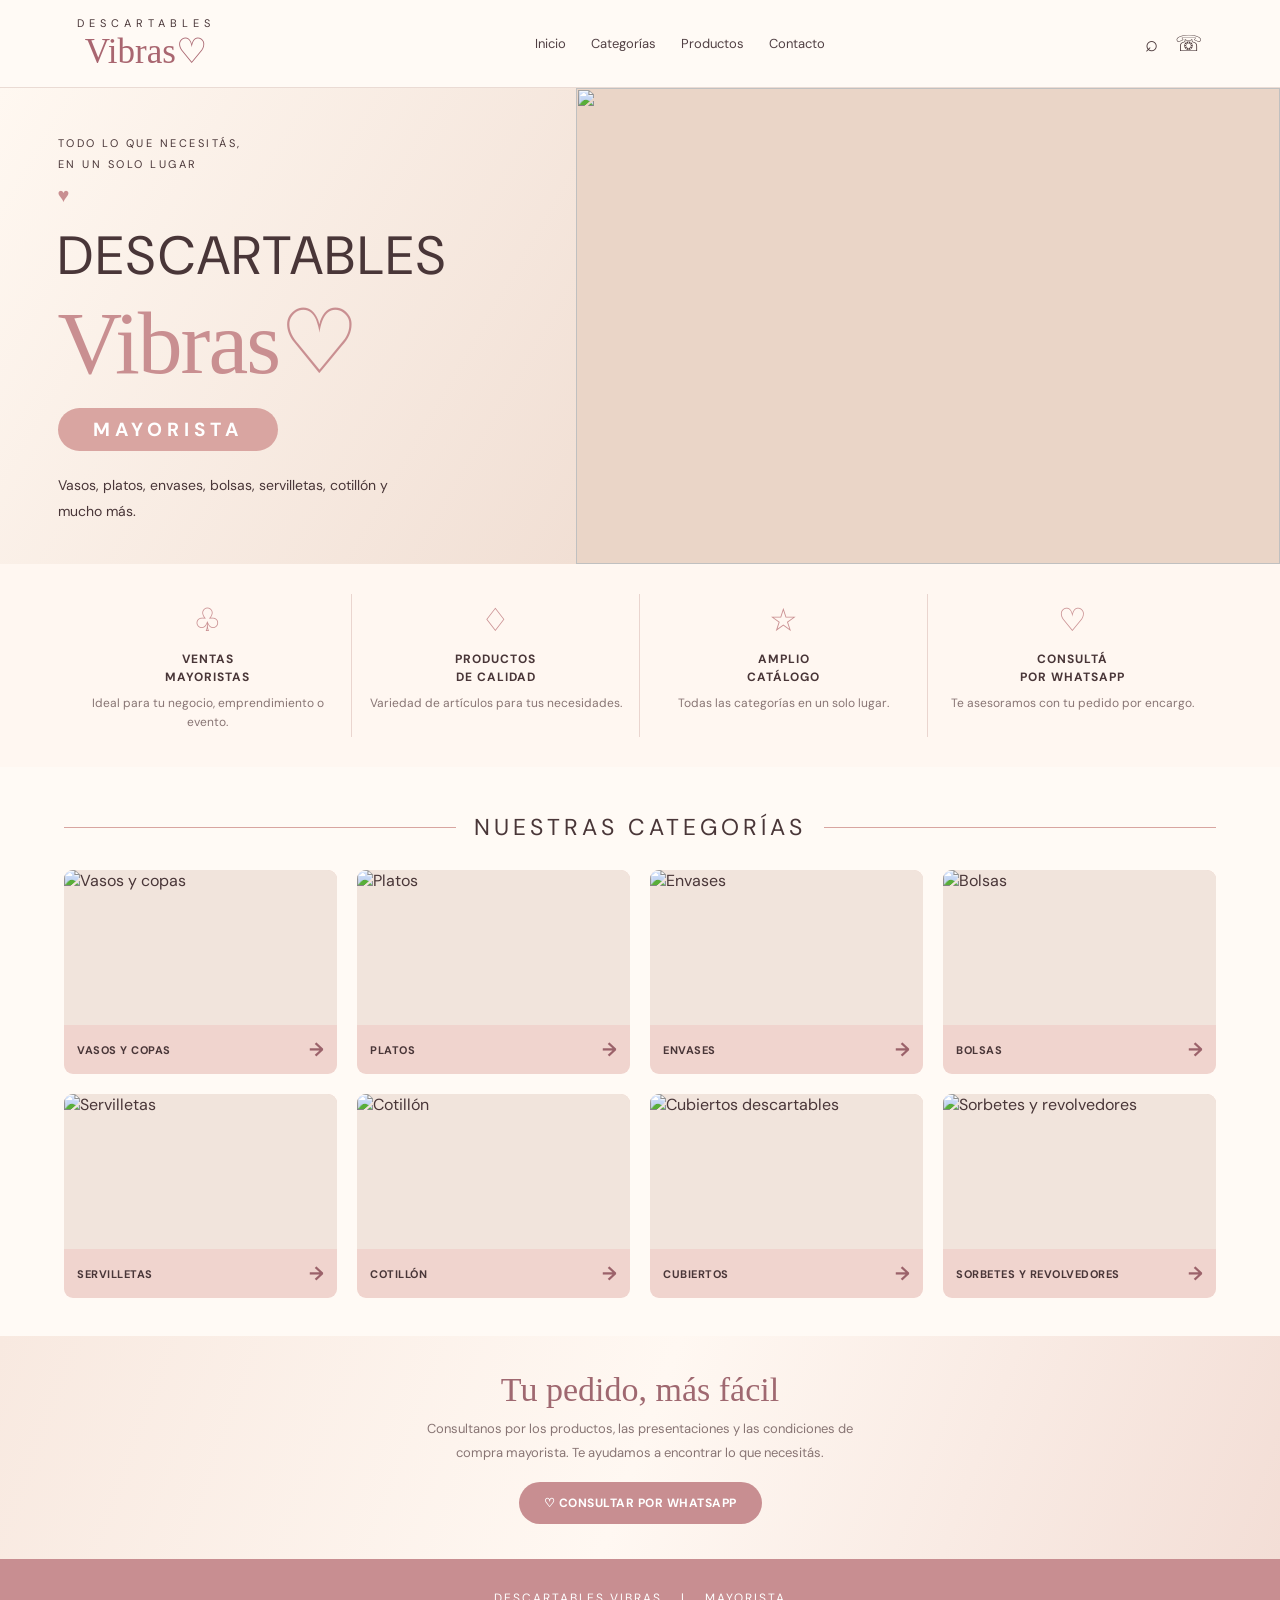
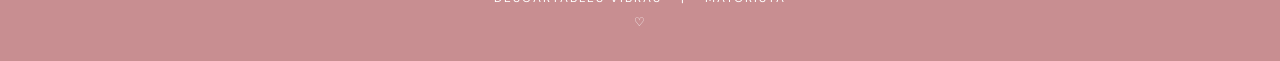
==== commit 3a0b9b60: "Fix img tag syntax in index.html" ====
--- a/index.html
+++ b/index.html
@@ -459,7 +459,7 @@
       <div class="grilla-categorias">
         <a class="categoria" href="vasos.html">
           <img 
-<img src="vasos-y-copas.png" alt="Vasos y copas">
+<img src="https://images.unsplash.com/photo-1532634896-26909d0d4b6c?auto=format&fit=crop&w=600&q=80" alt="Vasos y copas">
 
           <span>VASOS Y COPAS <b class="flecha">→</b></span>
         </a>
